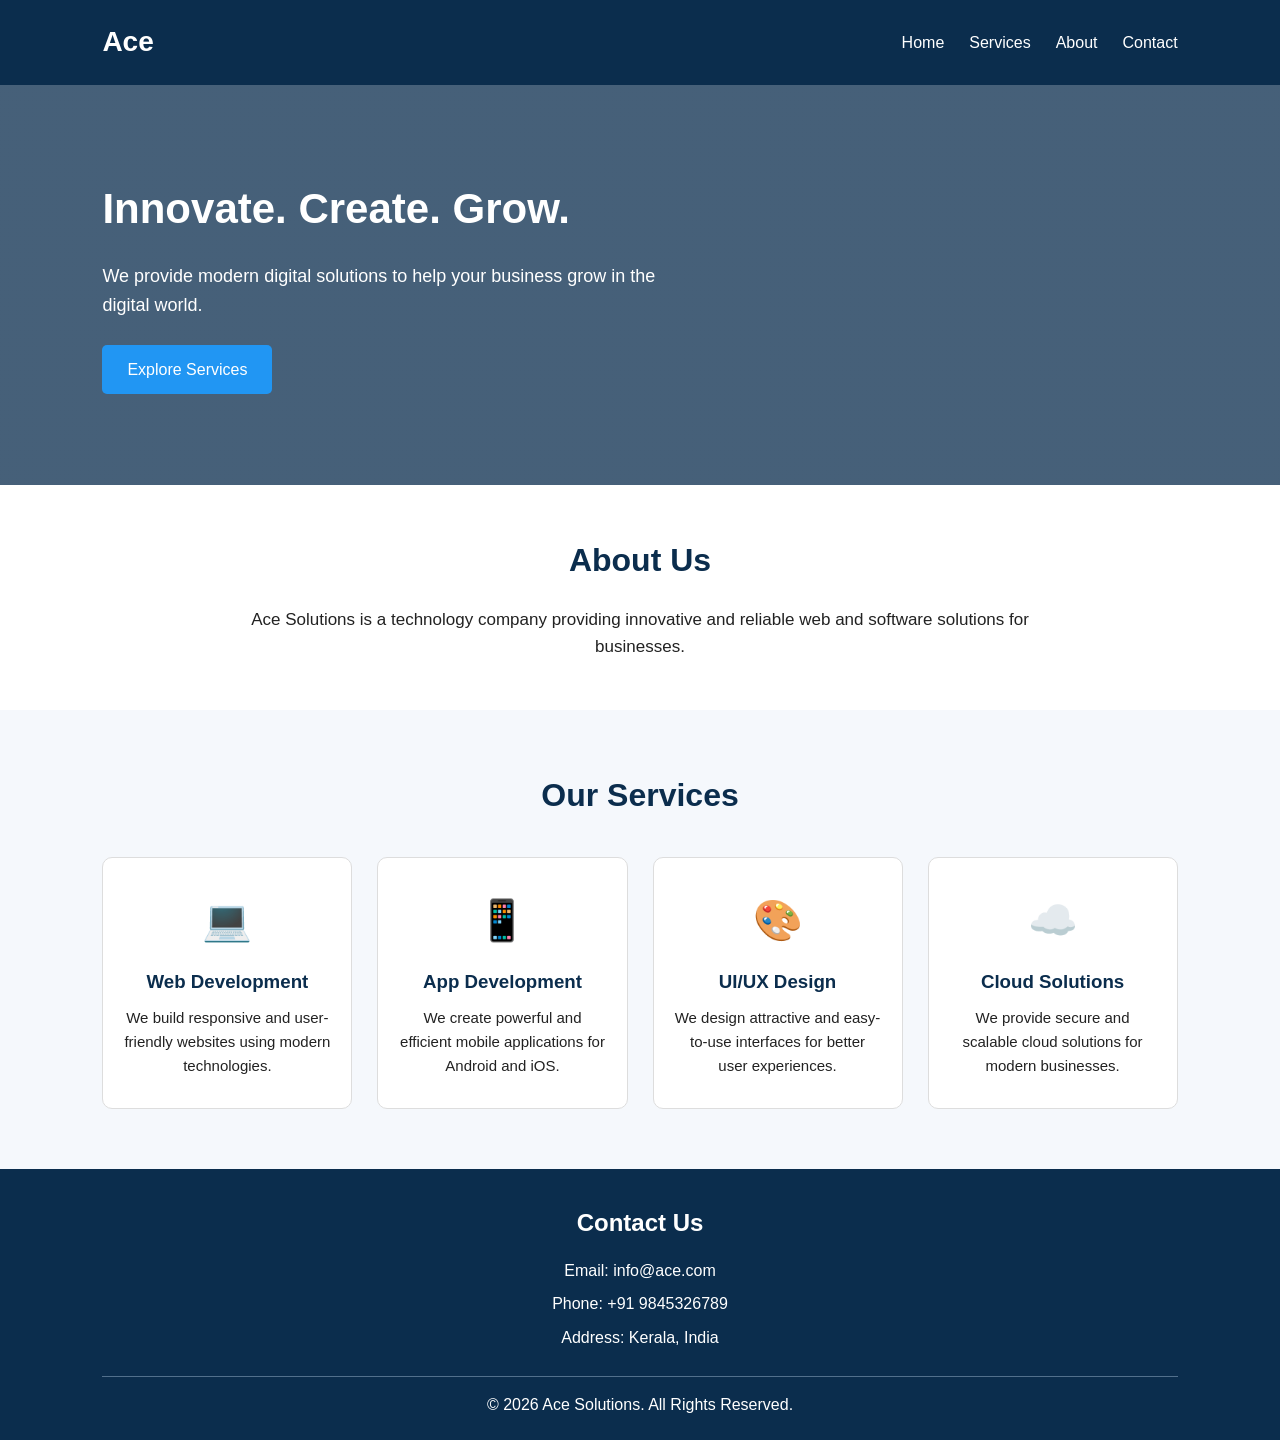
==== index.html @ ff6e31c1 "Add files via upload" ====
<!DOCTYPE html>
<html lang="en">
<head>
    <meta charset="UTF-8">
    <meta name="viewport" content="width=device-width, initial-scale=1.0">
    <title>Ace Solutions</title>
    <link rel="stylesheet" href="style.css">
</head>

<body>

    <!-- Header -->
    <header>
        <div class="logo">Ace</div>

        <nav>
            <a href="#home">Home</a>
            <a href="#services">Services</a>
            <a href="#about">About</a>
            <a href="#contact">Contact</a>
        </nav>
    </header>

    <!-- Hero Section -->
    <section class="hero" id="home">
        <div class="hero-content">
            <h1>Innovate. Create. Grow.</h1>
            <p>
                We provide modern digital solutions to help your business
                grow in the digital world.
            </p>
            <a href="#services" class="btn">Explore Services</a>
        </div>
    </section>

    <!-- About Section -->
    <section class="about" id="about">
        <h2>About Us</h2>
        <p>
            Ace Solutions is a technology company providing innovative
            and reliable web and software solutions for businesses.
        </p>
    </section>

    <!-- Services Section -->
    <section class="services" id="services">
        <h2>Our Services</h2>

        <div class="service-grid">

            <div class="service-card">
                <div class="icon">💻</div>
                <h3>Web Development</h3>
                <p>
                    We build responsive and user-friendly websites
                    using modern technologies.
                </p>
            </div>

            <div class="service-card">
                <div class="icon">📱</div>
                <h3>App Development</h3>
                <p>
                    We create powerful and efficient mobile applications
                    for Android and iOS.
                </p>
            </div>

            <div class="service-card">
                <div class="icon">🎨</div>
                <h3>UI/UX Design</h3>
                <p>
                    We design attractive and easy-to-use interfaces
                    for better user experiences.
                </p>
            </div>

            <div class="service-card">
                <div class="icon">☁️</div>
                <h3>Cloud Solutions</h3>
                <p>
                    We provide secure and scalable cloud solutions
                    for modern businesses.
                </p>
            </div>

        </div>
    </section>

    <!-- Footer -->
    <footer id="contact">
        <h2>Contact Us</h2>
        <p>Email: info@ace.com</p>
        <p>Phone: +91 9845326789</p>
        <p>Address: Kerala, India</p>

        <p class="copyright">
            © 2026 Ace Solutions. All Rights Reserved.
        </p>
    </footer>

</body>
</html>
---- style.css ----
/* General Styling */
* {
    margin: 0;
    padding: 0;
    box-sizing: border-box;
}

html {
    scroll-behavior: smooth;
}

body {
    font-family: Arial, sans-serif;
    line-height: 1.6;
    color: #222;
    background-color: #f5f8fc;
}

/* Header */
header {
    background-color: #0b2d4d;
    color: white;
    display: flex;
    justify-content: space-between;
    align-items: center;
    padding: 20px 8%;
}

.logo {
    font-size: 28px;
    font-weight: bold;
}

nav {
    display: flex;
    gap: 25px;
}

nav a {
    color: white;
    text-decoration: none;
    font-size: 16px;
}

nav a:hover {
    color: #64b5f6;
}

/* Hero Section */
.hero {
    min-height: 400px;

    background: linear-gradient(
        rgba(11, 45, 77, 0.75),
        rgba(11, 45, 77, 0.75)
    ),
    url("https://images.unsplash.com/photo-1497366811353-6870744d04b2?auto=format&fit=crop&w=1600&q=80");

    background-size: cover;
    background-position: center;

    display: flex;
    align-items: center;
    padding: 60px 8%;
}

.hero-content {
    max-width: 600px;
    color: white;
}

.hero h1 {
    font-size: 42px;
    margin-bottom: 20px;
}

.hero p {
    font-size: 18px;
    margin-bottom: 25px;
}

.btn {
    display: inline-block;
    background-color: #2196f3;
    color: white;
    padding: 12px 25px;
    text-decoration: none;
    border-radius: 5px;
}

.btn:hover {
    background-color: #1976d2;
}

/* About Section */
.about {
    padding: 50px 8%;
    text-align: center;
    background-color: white;
}

.about h2 {
    font-size: 32px;
    color: #0b2d4d;
    margin-bottom: 20px;
}

.about p {
    max-width: 800px;
    margin: auto;
    font-size: 17px;
}

/* Services Section */
.services {
    padding: 60px 8%;
    text-align: center;
}

.services h2 {
    font-size: 32px;
    margin-bottom: 35px;
    color: #0b2d4d;
}

/* CSS Grid Layout */
.service-grid {
    display: grid;
    grid-template-columns: repeat(4, 1fr);
    gap: 25px;
}

.service-card {
    padding: 30px 20px;
    border: 1px solid #ddd;
    border-radius: 10px;
    background-color: white;
    transition: transform 0.3s;
}

.service-card:hover {
    transform: translateY(-5px);
}

.icon {
    font-size: 40px;
    margin-bottom: 15px;
}

.service-card h3 {
    color: #0b2d4d;
    margin-bottom: 10px;
}

.service-card p {
    font-size: 15px;
}

/* Footer */
footer {
    background-color: #0b2d4d;
    color: white;
    text-align: center;
    padding: 35px 8% 15px;
}

footer h2 {
    margin-bottom: 15px;
}

footer p {
    margin-bottom: 8px;
}

.copyright {
    border-top: 1px solid #52708c;
    margin-top: 25px;
    padding-top: 15px;
}

/* Responsive Design */
@media (max-width: 768px) {

    header {
        flex-direction: column;
        gap: 15px;
    }

    nav {
        gap: 15px;
        flex-wrap: wrap;
        justify-content: center;
    }

    .hero {
        min-height: 350px;
        padding: 40px 6%;
    }

    .hero h1 {
        font-size: 30px;
    }

    .hero p {
        font-size: 16px;
    }

    .about {
        padding: 40px 6%;
    }

    .services {
        padding: 40px 6%;
    }

    /* Grid becomes one column on mobile */
    .service-grid {
        grid-template-columns: 1fr;
    }

    .service-card {
        padding: 25px 20px;
    }

    footer {
        padding: 30px 6% 15px;
    }
}
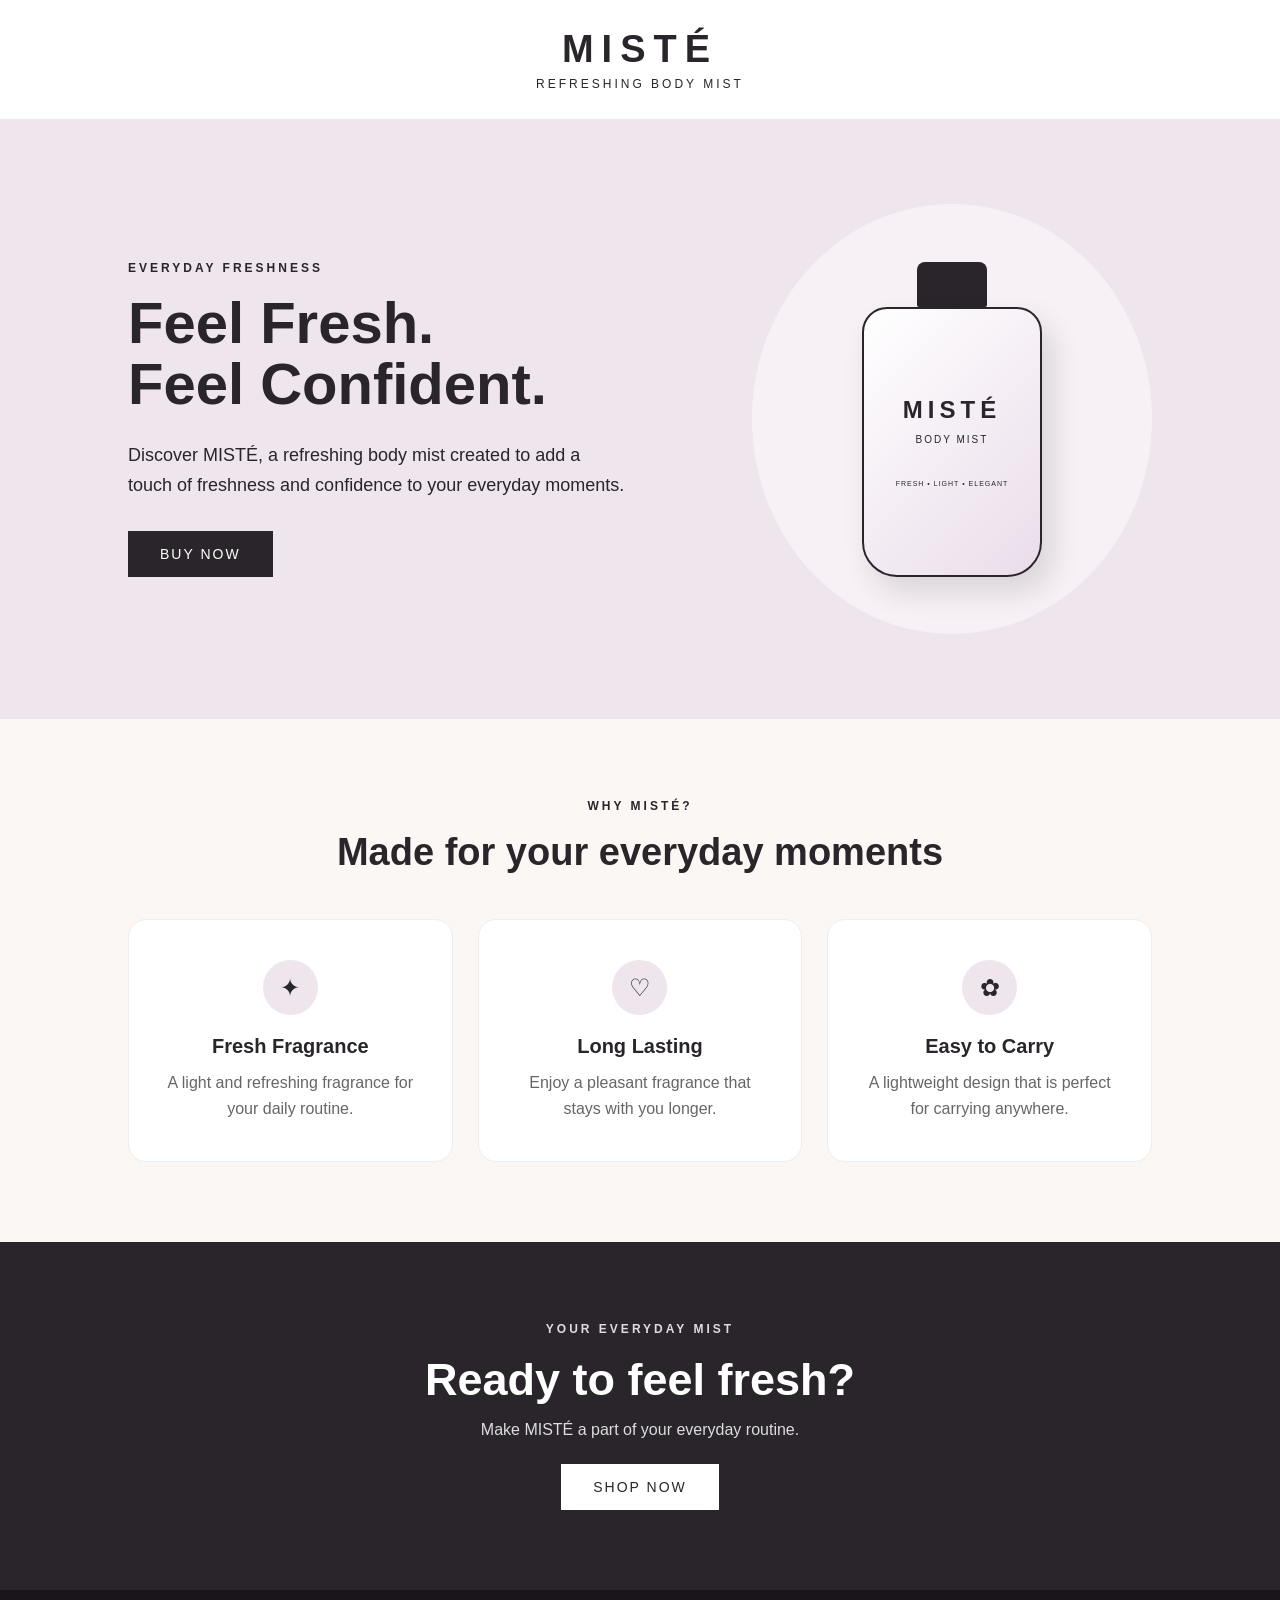
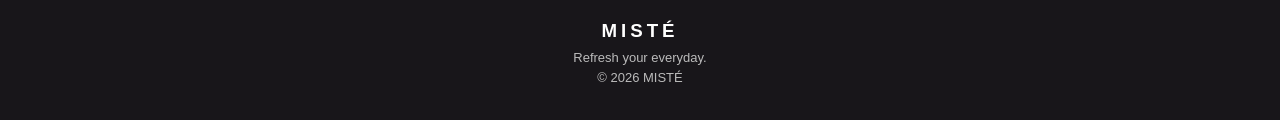
==== commit cefc6e07: "Add files via upload" ====
--- a/index.html
+++ b/index.html
@@ -3,100 +3,115 @@
 <head>
     <meta charset="UTF-8">
     <meta name="viewport" content="width=device-width, initial-scale=1.0">
-    <title>Ace Solutions</title>
+    <title>MISTÉ | Body Mist</title>
     <link rel="stylesheet" href="style.css">
 </head>
 
 <body>
 
-    <!-- Header -->
     <header>
-        <div class="logo">Ace</div>
-
-        <nav>
-            <a href="#home">Home</a>
-            <a href="#services">Services</a>
-            <a href="#about">About</a>
-            <a href="#contact">Contact</a>
-        </nav>
+        <h1>MISTÉ</h1>
+        <p>REFRESHING BODY MIST</p>
     </header>
 
-    <!-- Hero Section -->
-    <section class="hero" id="home">
-        <div class="hero-content">
-            <h1>Innovate. Create. Grow.</h1>
-            <p>
-                We provide modern digital solutions to help your business
-                grow in the digital world.
+    <!-- Product Introduction -->
+    <section class="hero">
+
+        <div class="hero-text">
+            <p class="small-title">EVERYDAY FRESHNESS</p>
+
+            <h2>
+                Feel Fresh.<br>
+                Feel Confident.
+            </h2>
+
+            <p class="description">
+                Discover MISTÉ, a refreshing body mist created
+                to add a touch of freshness and confidence
+                to your everyday moments.
             </p>
-            <a href="#services" class="btn">Explore Services</a>
+
+            <button>BUY NOW</button>
         </div>
+
+        <div class="product-area">
+
+            <div class="bottle">
+                <div class="cap"></div>
+
+                <div class="bottle-body">
+                    <p>MISTÉ</p>
+                    <span>BODY MIST</span>
+                    <small>FRESH • LIGHT • ELEGANT</small>
+                </div>
+            </div>
+
+        </div>
+
     </section>
 
-    <!-- About Section -->
-    <section class="about" id="about">
-        <h2>About Us</h2>
-        <p>
-            Ace Solutions is a technology company providing innovative
-            and reliable web and software solutions for businesses.
-        </p>
-    </section>
 
-    <!-- Services Section -->
-    <section class="services" id="services">
-        <h2>Our Services</h2>
+    <!-- Features -->
+    <section class="features">
 
-        <div class="service-grid">
+        <p class="small-title">WHY MISTÉ?</p>
 
-            <div class="service-card">
-                <div class="icon">💻</div>
-                <h3>Web Development</h3>
+        <h2>Made for your everyday moments</h2>
+
+        <div class="feature-container">
+
+            <div class="feature">
+                <div class="icon">✦</div>
+                <h3>Fresh Fragrance</h3>
                 <p>
-                    We build responsive and user-friendly websites
-                    using modern technologies.
+                    A light and refreshing fragrance
+                    for your daily routine.
                 </p>
             </div>
 
-            <div class="service-card">
-                <div class="icon">📱</div>
-                <h3>App Development</h3>
+            <div class="feature">
+                <div class="icon">♡</div>
+                <h3>Long Lasting</h3>
                 <p>
-                    We create powerful and efficient mobile applications
-                    for Android and iOS.
+                    Enjoy a pleasant fragrance
+                    that stays with you longer.
                 </p>
             </div>
 
-            <div class="service-card">
-                <div class="icon">🎨</div>
-                <h3>UI/UX Design</h3>
+            <div class="feature">
+                <div class="icon">✿</div>
+                <h3>Easy to Carry</h3>
                 <p>
-                    We design attractive and easy-to-use interfaces
-                    for better user experiences.
-                </p>
-            </div>
-
-            <div class="service-card">
-                <div class="icon">☁️</div>
-                <h3>Cloud Solutions</h3>
-                <p>
-                    We provide secure and scalable cloud solutions
-                    for modern businesses.
+                    A lightweight design that is
+                    perfect for carrying anywhere.
                 </p>
             </div>
 
         </div>
+
     </section>
 
-    <!-- Footer -->
-    <footer id="contact">
-        <h2>Contact Us</h2>
-        <p>Email: info@ace.com</p>
-        <p>Phone: +91 9845326789</p>
-        <p>Address: Kerala, India</p>
 
-        <p class="copyright">
-            © 2026 Ace Solutions. All Rights Reserved.
+    <!-- Call To Action -->
+    <section class="cta">
+
+        <p class="small-title">YOUR EVERYDAY MIST</p>
+
+        <h2>Ready to feel fresh?</h2>
+
+        <p>
+            Make MISTÉ a part of your everyday routine.
         </p>
+
+        <button>SHOP NOW</button>
+
+    </section>
+
+
+    <footer>
+        <h3>MISTÉ</h3>
+        <p>Refresh your everyday.</p>
+        <p>© 2026 MISTÉ</p>
     </footer>
 
 </body>
--- a/style.css
+++ b/style.css
@@ -1,229 +1,336 @@
-
-/* General Styling */
 * {
     margin: 0;
     padding: 0;
     box-sizing: border-box;
 }
 
-html {
-    scroll-behavior: smooth;
-}
-
 body {
     font-family: Arial, sans-serif;
+    color: #29252b;
+    background: #faf7f5;
+}
+
+
+/* HEADER */
+
+header {
+    text-align: center;
+    padding: 28px 20px;
+    background: #fff;
+}
+
+header h1 {
+    font-size: 38px;
+    letter-spacing: 8px;
+    margin-bottom: 6px;
+}
+
+header p {
+    font-size: 12px;
+    letter-spacing: 3px;
+}
+
+
+/* HERO SECTION */
+
+.hero {
+    min-height: 600px;
+    padding: 70px 10%;
+    display: flex;
+    justify-content: space-between;
+    align-items: center;
+    gap: 60px;
+
+    background: #eee5ed;
+}
+
+.hero-text {
+    max-width: 570px;
+}
+
+.small-title {
+    font-size: 12px;
+    letter-spacing: 3px;
+    font-weight: bold;
+    margin-bottom: 18px;
+}
+
+.hero h2 {
+    font-size: 58px;
+    line-height: 1.05;
+    margin-bottom: 25px;
+}
+
+.description {
+    font-size: 18px;
+    line-height: 1.7;
+    max-width: 500px;
+    margin-bottom: 30px;
+}
+
+
+/* BUTTON */
+
+button {
+    border: none;
+    padding: 15px 32px;
+    background: #29252b;
+    color: white;
+    font-size: 14px;
+    letter-spacing: 2px;
+    cursor: pointer;
+}
+
+button:hover {
+    background: #6d5b70;
+}
+
+
+/* PRODUCT BOTTLE */
+
+.product-area {
+    width: 400px;
+    height: 430px;
+
+    display: flex;
+    justify-content: center;
+    align-items: center;
+
+    background: #f7f1f5;
+    border-radius: 50%;
+}
+
+.bottle {
+    position: relative;
+    display: flex;
+    flex-direction: column;
+    align-items: center;
+}
+
+
+/* BOTTLE CAP */
+
+.cap {
+    width: 70px;
+    height: 45px;
+
+    background: #29252b;
+
+    border-radius: 8px 8px 2px 2px;
+}
+
+
+/* BOTTLE BODY */
+
+.bottle-body {
+    width: 180px;
+    height: 270px;
+
+    background: linear-gradient(
+        135deg,
+        #ffffff,
+        #eaddea
+    );
+
+    border: 2px solid #29252b;
+    border-radius: 25px 25px 35px 35px;
+
+    display: flex;
+    flex-direction: column;
+    justify-content: center;
+    align-items: center;
+
+    box-shadow: 10px 15px 30px rgba(0, 0, 0, 0.12);
+}
+
+.bottle-body p {
+    font-size: 24px;
+    font-weight: bold;
+    letter-spacing: 5px;
+}
+
+.bottle-body span {
+    font-size: 10px;
+    letter-spacing: 2px;
+    margin-top: 10px;
+}
+
+.bottle-body small {
+    font-size: 7px;
+    letter-spacing: 1px;
+    margin-top: 35px;
+}
+
+
+/* FEATURES */
+
+.features {
+    padding: 80px 10%;
+    text-align: center;
+    background: #faf7f5;
+}
+
+.features > h2 {
+    font-size: 38px;
+    margin-bottom: 45px;
+}
+
+.feature-container {
+    display: grid;
+    grid-template-columns: repeat(3, 1fr);
+    gap: 25px;
+    max-width: 1050px;
+    margin: auto;
+}
+
+.feature {
+    padding: 40px 30px;
+    background: white;
+
+    border-radius: 18px;
+
+    border: 1px solid #eee;
+
+    transition: 0.3s;
+}
+
+.feature:hover {
+    transform: translateY(-8px);
+    box-shadow: 0 15px 30px rgba(0, 0, 0, 0.08);
+}
+
+.icon {
+    width: 55px;
+    height: 55px;
+
+    margin: 0 auto 20px;
+
+    display: flex;
+    justify-content: center;
+    align-items: center;
+
+    border-radius: 50%;
+
+    background: #eee5ed;
+
+    font-size: 24px;
+}
+
+.feature h3 {
+    margin-bottom: 12px;
+    font-size: 20px;
+}
+
+.feature p {
     line-height: 1.6;
-    color: #222;
-    background-color: #f5f8fc;
-}
-
-/* Header */
-header {
-    background-color: #0b2d4d;
+    color: #666;
+}
+
+
+/* CALL TO ACTION */
+
+.cta {
+    text-align: center;
+    padding: 80px 20px;
+
+    background: #29252b;
     color: white;
-    display: flex;
-    justify-content: space-between;
-    align-items: center;
-    padding: 20px 8%;
-}
-
-.logo {
-    font-size: 28px;
-    font-weight: bold;
-}
-
-nav {
-    display: flex;
-    gap: 25px;
-}
-
-nav a {
+}
+
+.cta .small-title {
+    color: #ddd;
+}
+
+.cta h2 {
+    font-size: 45px;
+    margin-bottom: 15px;
+}
+
+.cta p:not(.small-title) {
+    margin-bottom: 25px;
+    color: #ddd;
+}
+
+.cta button {
+    background: white;
+    color: #29252b;
+}
+
+.cta button:hover {
+    background: #eee5ed;
+}
+
+
+/* FOOTER */
+
+footer {
+    text-align: center;
+    padding: 30px;
+    background: #18161a;
     color: white;
-    text-decoration: none;
-    font-size: 16px;
-}
-
-nav a:hover {
-    color: #64b5f6;
-}
-
-/* Hero Section */
-.hero {
-    min-height: 400px;
-
-    background: linear-gradient(
-        rgba(11, 45, 77, 0.75),
-        rgba(11, 45, 77, 0.75)
-    ),
-    url("https://images.unsplash.com/photo-1497366811353-6870744d04b2?auto=format&fit=crop&w=1600&q=80");
-
-    background-size: cover;
-    background-position: center;
-
-    display: flex;
-    align-items: center;
-    padding: 60px 8%;
-}
-
-.hero-content {
-    max-width: 600px;
-    color: white;
-}
-
-.hero h1 {
-    font-size: 42px;
-    margin-bottom: 20px;
-}
-
-.hero p {
-    font-size: 18px;
-    margin-bottom: 25px;
-}
-
-.btn {
-    display: inline-block;
-    background-color: #2196f3;
-    color: white;
-    padding: 12px 25px;
-    text-decoration: none;
-    border-radius: 5px;
-}
-
-.btn:hover {
-    background-color: #1976d2;
-}
-
-/* About Section */
-.about {
-    padding: 50px 8%;
-    text-align: center;
-    background-color: white;
-}
-
-.about h2 {
-    font-size: 32px;
-    color: #0b2d4d;
-    margin-bottom: 20px;
-}
-
-.about p {
-    max-width: 800px;
-    margin: auto;
-    font-size: 17px;
-}
-
-/* Services Section */
-.services {
-    padding: 60px 8%;
-    text-align: center;
-}
-
-.services h2 {
-    font-size: 32px;
-    margin-bottom: 35px;
-    color: #0b2d4d;
-}
-
-/* CSS Grid Layout */
-.service-grid {
-    display: grid;
-    grid-template-columns: repeat(4, 1fr);
-    gap: 25px;
-}
-
-.service-card {
-    padding: 30px 20px;
-    border: 1px solid #ddd;
-    border-radius: 10px;
-    background-color: white;
-    transition: transform 0.3s;
-}
-
-.service-card:hover {
-    transform: translateY(-5px);
-}
-
-.icon {
-    font-size: 40px;
-    margin-bottom: 15px;
-}
-
-.service-card h3 {
-    color: #0b2d4d;
-    margin-bottom: 10px;
-}
-
-.service-card p {
-    font-size: 15px;
-}
-
-/* Footer */
-footer {
-    background-color: #0b2d4d;
-    color: white;
-    text-align: center;
-    padding: 35px 8% 15px;
-}
-
-footer h2 {
-    margin-bottom: 15px;
+}
+
+footer h3 {
+    letter-spacing: 4px;
+    margin-bottom: 8px;
 }
 
 footer p {
-    margin-bottom: 8px;
-}
-
-.copyright {
-    border-top: 1px solid #52708c;
-    margin-top: 25px;
-    padding-top: 15px;
-}
-
-/* Responsive Design */
-@media (max-width: 768px) {
-
-    header {
+    font-size: 13px;
+    margin: 5px;
+    color: #bbb;
+}
+
+
+/* MOBILE RESPONSIVE DESIGN */
+
+@media (max-width: 600px) {
+
+    header h1 {
+        font-size: 32px;
+    }
+
+    .hero {
         flex-direction: column;
-        gap: 15px;
-    }
-
-    nav {
-        gap: 15px;
-        flex-wrap: wrap;
-        justify-content: center;
-    }
-
-    .hero {
-        min-height: 350px;
-        padding: 40px 6%;
-    }
-
-    .hero h1 {
+        text-align: center;
+        padding: 55px 20px;
+    }
+
+    .hero h2 {
+        font-size: 40px;
+    }
+
+    .description {
+        font-size: 16px;
+    }
+
+    .product-area {
+        width: 280px;
+        height: 280px;
+    }
+
+    .bottle-body {
+        width: 140px;
+        height: 210px;
+    }
+
+    .bottle-body p {
+        font-size: 20px;
+    }
+
+    .features {
+        padding: 60px 20px;
+    }
+
+    .features > h2 {
         font-size: 30px;
     }
 
-    .hero p {
-        font-size: 16px;
-    }
-
-    .about {
-        padding: 40px 6%;
-    }
-
-    .services {
-        padding: 40px 6%;
-    }
-
-    /* Grid becomes one column on mobile */
-    .service-grid {
+    .feature-container {
         grid-template-columns: 1fr;
     }
 
-    .service-card {
-        padding: 25px 20px;
-    }
-
-    footer {
-        padding: 30px 6% 15px;
-    }
-}+    .cta h2 {
+        font-size: 35px;
+    }
+}
